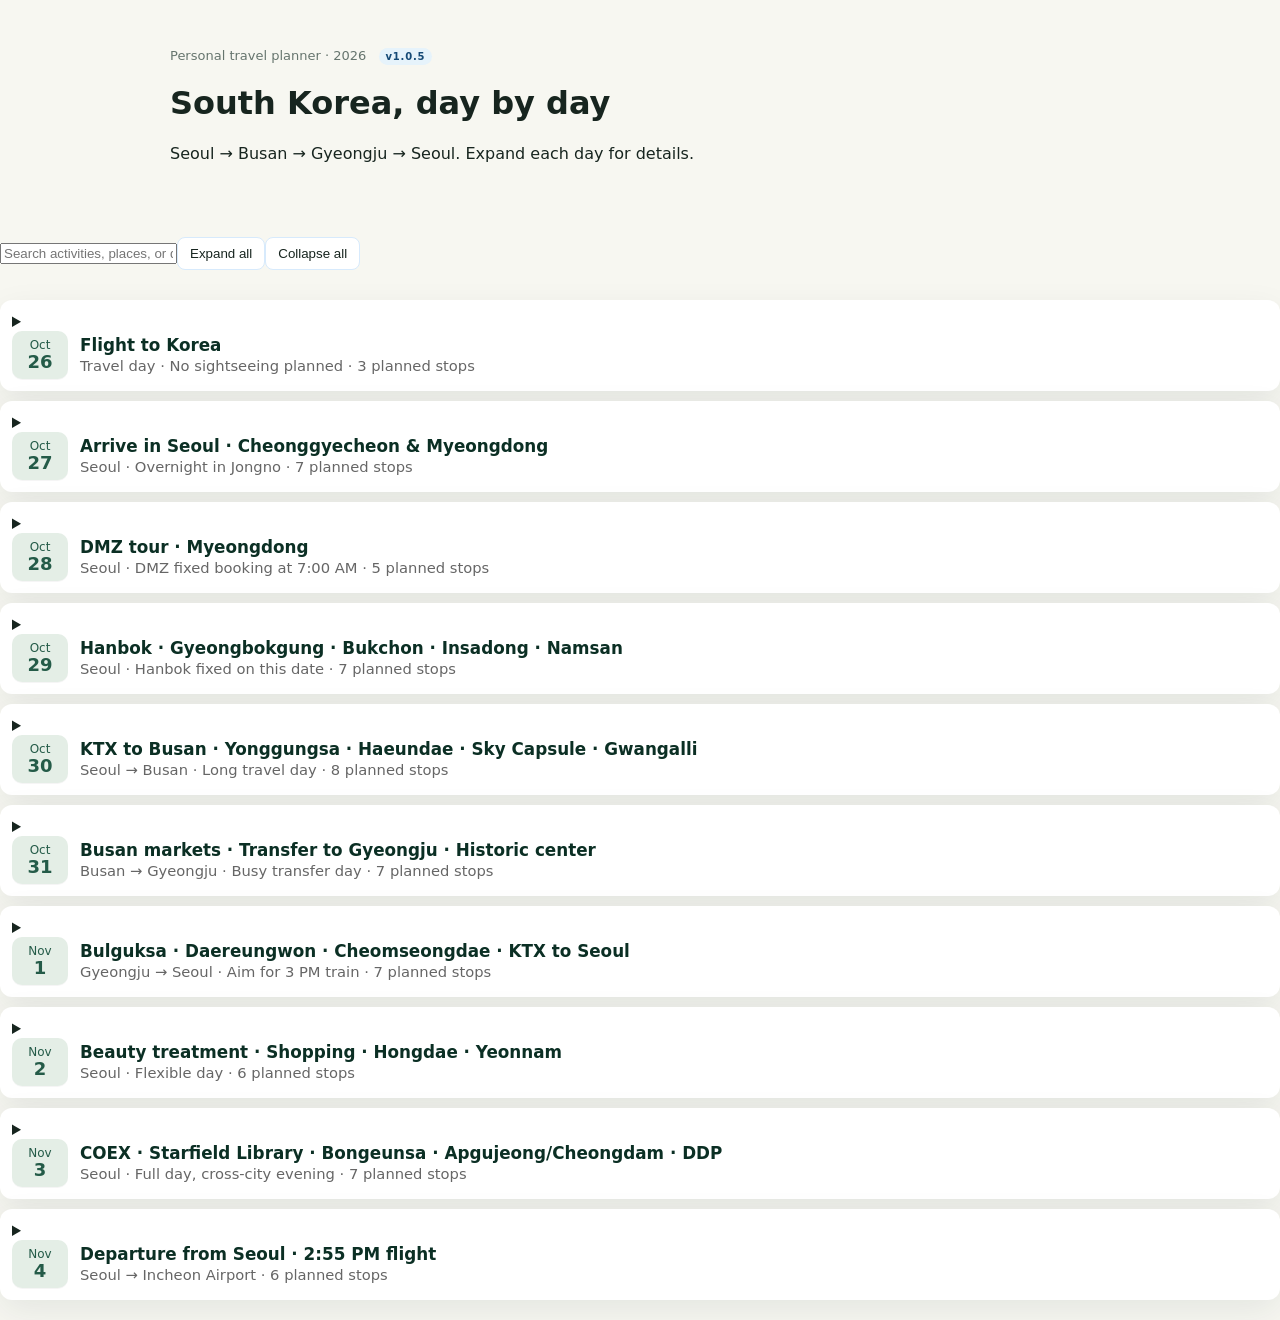
==== index.html @ 332ac0c2 "Bump website version to v1.0.5" ====
<!doctype html>
<html lang="en">
<head>
<meta charset="utf-8"><meta name="viewport" content="width=device-width,initial-scale=1">
<title>South Korea Trip · 26 Oct – 4 Nov 2026</title>
<link rel="stylesheet" href="assets/css/styles.css"></head>
<body>
<header class="hero"><div class="wrap"><div class="eyebrow">Personal travel planner · 2026 <span class="version-badge" style="font-size:10px;font-weight:700;letter-spacing:0.08em;padding:3px 7px;border-radius:999px;background:var(--mint);color:var(--green);margin-left:8px;vertical-align:middle;">v1.0.5</span></div><h1>South Korea, day by day</h1><p>Seoul → Busan → Gyeongju → Seoul. Expand each day for details.</p></div></header>
<div class="toolbar"><div class="tools"><input class="search" id="search" placeholder="Search activities, places, or dates…" aria-label="Search itinerary"><button class="btn" id="expand">Expand all</button><button class="btn" id="collapse">Collapse all</button></div></div>
<main><div class="itinerary" id="days"></div></main>
<script src="assets/js/itinerary-data.js" defer></script>
<script src="assets/js/app.js" defer></script></body></html>
---- assets/css/styles.css ----
:root{
  --ink:#17251f;
  --muted:#66756e;
  --paper:#f7f7f1;
  --card:#fff;
  --green:#164a76; /* primary accent (kept name for compatibility) */
  --mint:#e6f3fb;  /* light blue accent */
  --line:#d7eafc;
  --orange:#d97845;
  --shadow:0 12px 35px rgba(9,34,53,0.08);
}
*{box-sizing:border-box}
body{margin:0;background:var(--paper);color:var(--ink);font-family:Inter,system-ui,-apple-system,"Segoe UI",Roboto,"Helvetica Neue",Arial,'Noto Sans',"Apple Color Emoji","Segoe UI Emoji","Segoe UI Symbol"}
.wrap{max-width:980px;margin:0 auto;padding:20px}
.header,header.hero{padding:28px 0}
.eyebrow{color:var(--muted);font-size:13px}
.version-badge{font-size:10px;font-weight:700;letter-spacing:0.08em;padding:3px 7px;border-radius:999px;background:var(--mint);color:var(--green);margin-left:8px;vertical-align:middle}
.toolbar{background:transparent;padding:10px 0}
.btn{border:1px solid var(--line);background:var(--card);padding:8px 12px;border-radius:8px;color:var(--ink);cursor:pointer}
.btn.primary{background:linear-gradient(180deg,var(--mint),#dff6ff);border-color:var(--line);color:var(--green)}
.itinerary{padding:10px 0}
.day{border-radius:12px;background:var(--card);margin:10px 0;padding:12px;box-shadow:var(--shadow)}
.day summary{cursor:pointer}
.date-badge{background:linear-gradient(180deg,var(--mint),#dff6ff);color:var(--green);border-radius:10px;padding:8px 12px;display:flex;flex-direction:column;align-items:center;justify-content:center;min-width:60px;box-shadow:0 6px 18px rgba(9,34,53,0.06)}
.date-month{font-size:12px;letter-spacing:.08em;font-weight:700;text-transform:uppercase}
.date-day{font-size:20px;font-weight:900;margin-top:4px;line-height:1}
.dayhead h2{margin:0;font-size:1.05rem;color:var(--ink);font-weight:700;overflow:hidden;text-overflow:ellipsis;white-space:nowrap}
.dayhead p{margin:6px 0 0;color:var(--muted);font-size:.92rem}
.timeline{margin-top:12px}
.activity{display:flex;gap:12px;padding:10px 0;border-top:1px solid var(--line)}
.activity:first-child{border-top:0}
.activity .time{width:90px;color:var(--muted);font-size:0.95rem}
.activity h3{margin:0;font-size:1rem}
.activity p{margin:6px 0 0;color:var(--muted)}
.meta{margin-top:8px}
.maplink,.naverlink,.tourlink{display:inline-block;margin-right:8px;padding:6px 8px;border-radius:8px;background:transparent;border:1px solid var(--line);color:var(--ink);text-decoration:none}
.maplink{background:linear-gradient(180deg,var(--mint),#eaf8ff);border-color:var(--line);color:var(--green)}
.naverlink{background:linear-gradient(180deg,#e9f7ff,#e0f1ff);border-color:var(--line);color:#0b5aa4}
.tourlink{background:linear-gradient(180deg,#fff7e6,#fff3dc);border-color:var(--line);color:var(--orange)}
@media (max-width:640px){.activity{flex-direction:column}.activity .time{width:auto}}
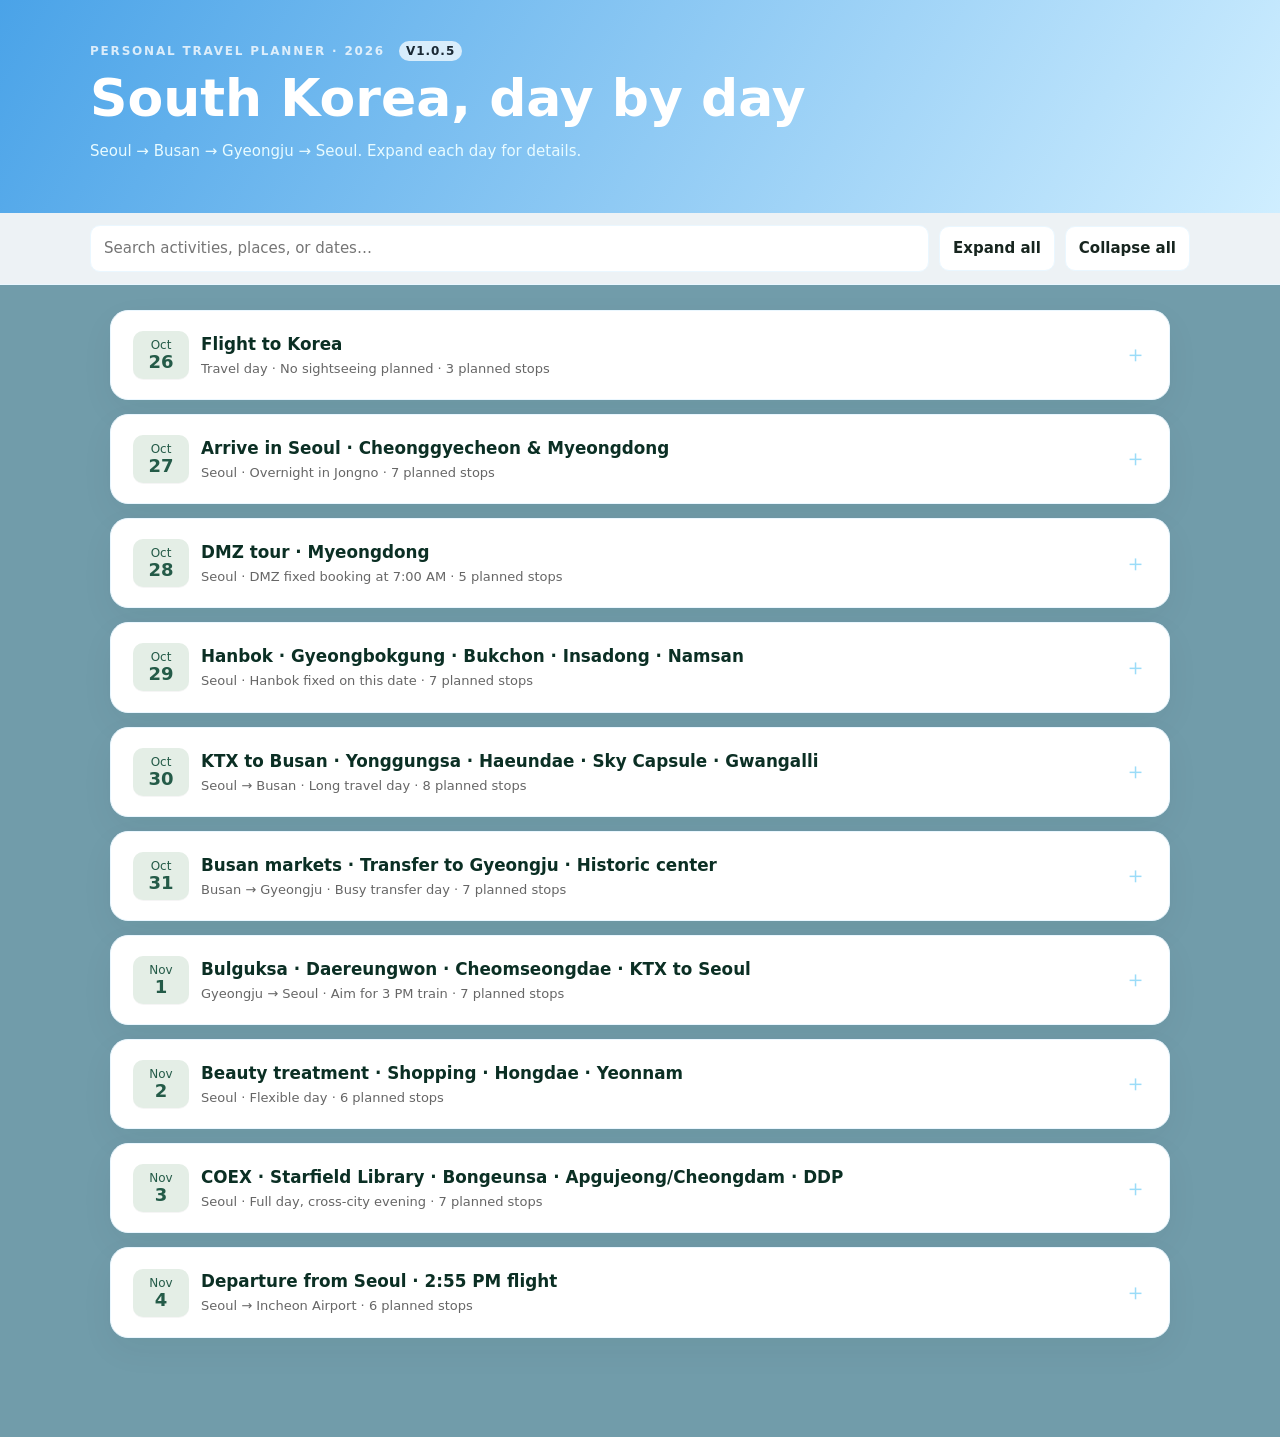
==== commit 49f767c4: "Set version badge text to black and increase its size" ====
--- a/index.html
+++ b/index.html
@@ -5,8 +5,8 @@
 <title>South Korea Trip · 26 Oct – 4 Nov 2026</title>
 <link rel="stylesheet" href="assets/css/styles.css"></head>
 <body>
-<header class="hero"><div class="wrap"><div class="eyebrow">Personal travel planner · 2026 <span class="version-badge" style="font-size:10px;font-weight:700;letter-spacing:0.08em;padding:3px 7px;border-radius:999px;background:var(--mint);color:var(--green);margin-left:8px;vertical-align:middle;">v1.0.5</span></div><h1>South Korea, day by day</h1><p>Seoul → Busan → Gyeongju → Seoul. Expand each day for details.</p></div></header>
+<header class="hero"><div class="wrap"><div class="eyebrow">Personal travel planner · 2026 <span class="version-badge" style="font-size:12px;font-weight:700;letter-spacing:0.08em;padding:3px 7px;border-radius:999px;background:var(--mint);color:#000;margin-left:8px;vertical-align:middle;">v1.0.5</span></div><h1>South Korea, day by day</h1><p>Seoul → Busan → Gyeongju → Seoul. Expand each day for details.</p></div></header>
 <div class="toolbar"><div class="tools"><input class="search" id="search" placeholder="Search activities, places, or dates…" aria-label="Search itinerary"><button class="btn" id="expand">Expand all</button><button class="btn" id="collapse">Collapse all</button></div></div>
 <main><div class="itinerary" id="days"></div></main>
 <script src="assets/js/itinerary-data.js" defer></script>
-<script src="assets/js/app.js" defer></script></body></html>
+<script src="assets/js/app.js" defer></script></body></html>
--- a/assets/css/styles.css
+++ b/assets/css/styles.css
@@ -1,40 +1,315 @@
 :root{
-  --ink:#17251f;
-  --muted:#66756e;
-  --paper:#f7f7f1;
-  --card:#fff;
-  --green:#164a76; /* primary accent (kept name for compatibility) */
-  --mint:#e6f3fb;  /* light blue accent */
-  --line:#d7eafc;
-  --orange:#d97845;
-  --shadow:0 12px 35px rgba(9,34,53,0.08);
-}
-*{box-sizing:border-box}
-body{margin:0;background:var(--paper);color:var(--ink);font-family:Inter,system-ui,-apple-system,"Segoe UI",Roboto,"Helvetica Neue",Arial,'Noto Sans',"Apple Color Emoji","Segoe UI Emoji","Segoe UI Symbol"}
-.wrap{max-width:980px;margin:0 auto;padding:20px}
-.header,header.hero{padding:28px 0}
-.eyebrow{color:var(--muted);font-size:13px}
-.version-badge{font-size:10px;font-weight:700;letter-spacing:0.08em;padding:3px 7px;border-radius:999px;background:var(--mint);color:var(--green);margin-left:8px;vertical-align:middle}
-.toolbar{background:transparent;padding:10px 0}
-.btn{border:1px solid var(--line);background:var(--card);padding:8px 12px;border-radius:8px;color:var(--ink);cursor:pointer}
-.btn.primary{background:linear-gradient(180deg,var(--mint),#dff6ff);border-color:var(--line);color:var(--green)}
-.itinerary{padding:10px 0}
-.day{border-radius:12px;background:var(--card);margin:10px 0;padding:12px;box-shadow:var(--shadow)}
-.day summary{cursor:pointer}
-.date-badge{background:linear-gradient(180deg,var(--mint),#dff6ff);color:var(--green);border-radius:10px;padding:8px 12px;display:flex;flex-direction:column;align-items:center;justify-content:center;min-width:60px;box-shadow:0 6px 18px rgba(9,34,53,0.06)}
-.date-month{font-size:12px;letter-spacing:.08em;font-weight:700;text-transform:uppercase}
-.date-day{font-size:20px;font-weight:900;margin-top:4px;line-height:1}
-.dayhead h2{margin:0;font-size:1.05rem;color:var(--ink);font-weight:700;overflow:hidden;text-overflow:ellipsis;white-space:nowrap}
-.dayhead p{margin:6px 0 0;color:var(--muted);font-size:.92rem}
-.timeline{margin-top:12px}
-.activity{display:flex;gap:12px;padding:10px 0;border-top:1px solid var(--line)}
-.activity:first-child{border-top:0}
-.activity .time{width:90px;color:var(--muted);font-size:0.95rem}
-.activity h3{margin:0;font-size:1rem}
-.activity p{margin:6px 0 0;color:var(--muted)}
-.meta{margin-top:8px}
-.maplink,.naverlink,.tourlink{display:inline-block;margin-right:8px;padding:6px 8px;border-radius:8px;background:transparent;border:1px solid var(--line);color:var(--ink);text-decoration:none}
-.maplink{background:linear-gradient(180deg,var(--mint),#eaf8ff);border-color:var(--line);color:var(--green)}
-.naverlink{background:linear-gradient(180deg,#e9f7ff,#e0f1ff);border-color:var(--line);color:#0b5aa4}
-.tourlink{background:linear-gradient(180deg,#fff7e6,#fff3dc);border-color:var(--line);color:var(--orange)}
-@media (max-width:640px){.activity{flex-direction:column}.activity .time{width:auto}}
+    --ink:#17251f;
+    --muted:#66756e;
+    --paper:#719CAA; /* page background set to requested color */
+    --card:#ffffff;
+    --green:#9bdcf8; /* lighter blue accent */
+    --mint:#f4fbff;  /* very light blue tints for backgrounds */
+    --line:#eaf7ff;  /* pale blue lines */
+    --orange:#d97845;
+    --shadow:0 12px 35px #14251b0c
+}
+*{
+    box-sizing:border-box
+}
+body{
+    margin:0;
+    background:var(--paper);
+    color:var(--ink);
+    font:15px/1.55 system-ui,-apple-system,Segoe UI,Roboto,sans-serif
+}
+a{
+    color:var(--green);
+    font-weight:650;
+    text-decoration:none
+}
+a:hover{
+    text-decoration:underline
+}
+.hero{
+    /* lighter blue hero gradient */
+    background:linear-gradient(120deg,#4aa3e8,#cfeeff);
+    color:white;
+    padding:42px 20px 34px
+}
+.wrap{
+    max-width:1100px;
+    margin:auto
+}
+.eyebrow{
+    text-transform:uppercase;
+    letter-spacing:.15em;
+    font-size:12px;
+    font-weight:750;
+    opacity:.78
+}
+.hero h1{
+    font-size:clamp(30px,5vw,52px);
+    line-height:1.05;
+    margin:10px 0
+}
+.hero p{
+    max-width:720px;
+    color:#e8fbff
+}
+.stats{
+    display:flex;
+    gap:10px;
+    flex-wrap:wrap;
+    margin-top:22px
+}
+.stat{
+    border:1px solid #ffffff40;
+    background:#ffffff12;
+    padding:10px 14px;
+    border-radius:13px;
+    font-size:13px
+}
+.toolbar{
+    position:sticky;
+    top:0;
+    z-index:5;
+    background:#f7f9fbed;
+    backdrop-filter:blur(12px);
+    border-bottom:1px solid var(--line);
+    padding:12px 20px
+}
+.tools{
+    max-width:1100px;
+    margin:auto;
+    display:flex;
+    gap:10px;
+    align-items:center;
+    flex-wrap:wrap
+}
+.search{
+    flex:1;
+    min-width:180px;
+    border:1px solid var(--line);
+    border-radius:10px;
+    padding:11px 13px;
+    background:white;
+    font:inherit
+}
+.btn{
+    border:1px solid var(--line);
+    background:white;
+    color:var(--ink);
+    border-radius:10px;
+    padding:10px 13px;
+    font:inherit;
+    font-weight:700;
+    cursor:pointer
+}
+.btn.primary{
+    background:var(--green);
+    color:white;
+    border-color:var(--green)
+}
+main{
+    max-width:1100px;
+    margin:25px auto;
+    padding:0 20px 60px
+}
+.notice{
+    background:#fff6e9;
+    border:1px solid #f0dfc5;
+    padding:14px 16px;
+    border-radius:14px;
+    margin:0 0 20px;
+    color:#674b2d
+}
+.day{
+    background:var(--card);
+    border:1px solid var(--line);
+    border-radius:18px;
+    margin:14px 0;
+    box-shadow:var(--shadow);
+    overflow:hidden
+}
+.day summary{
+    list-style:none;
+    cursor:pointer;
+    padding:20px 22px;
+    display:flex;
+    align-items:center;
+    gap:15px
+}
+.day summary::-webkit-details-marker{
+    display:none
+}
+.day summary:after{
+    content:'＋';
+    margin-left:auto;
+    color:var(--green);
+    font-size:23px;
+    font-weight:400
+}
+.day[open] summary:after{
+    content:'−'
+}
+.daynum{
+    display:grid;
+    place-items:center;
+    width:54px;
+    height:54px;
+    flex-shrink:0;
+    /* date boxes set to requested color */
+    background:#719CAA;
+    color:var(--green);
+    border-radius:14px;
+    font-weight:850
+}
+.dayhead{
+    min-width:0
+}
+.dayhead h2{
+    font-size:19px;
+    margin:0 0 3px
+}
+.dayhead p{
+    margin:0;
+    color:var(--muted);
+    font-size:13px
+}
+.daybody{
+    padding:0 22px 22px
+}
+.dayactions{
+    display:flex;
+    gap:9px;
+    flex-wrap:wrap;
+    margin:0 0 18px
+}
+.route{
+    background:#f7fbff;
+    border-radius:12px;
+    padding:13px 15px;
+    margin-bottom:18px;
+    font-size:13px;
+    color:#2b6b87
+}
+.timeline{
+    position:relative;
+    display:grid;
+    gap:12px
+}
+.activity{
+    display:grid;
+    grid-template-columns:115px 1fr;
+    gap:15px;
+    border-top:1px solid var(--line);
+    padding:16px 0
+}
+.time{
+    font-weight:800;
+    color:var(--green);
+    font-size:13px;
+    padding-top:2px
+}
+.activity h3{
+    font-size:16px;
+    margin:0 0 5px
+}
+.activity p{
+    margin:4px 0;
+    color:var(--muted);
+    font-size:14px
+}
+.meta{
+    display:flex;
+    flex-wrap:wrap;
+    gap:12px;
+    margin-top:10px;
+    font-size:13px
+}
+.price{
+    width:105px;
+    border:1px solid var(--line);
+    border-radius:8px;
+    padding:6px 8px;
+    font:inherit;
+    font-size:13px
+}
+.done{
+    display:flex;
+    gap:8px;
+    align-items:center;
+    font-size:13px;
+    color:var(--muted)
+}
+.done input{
+    accent-color:var(--green);
+    width:17px;
+    height:17px
+}
+.maplink{
+    display:inline-flex;
+    align-items:center;
+    gap:5px
+}
+.foot{
+    color:var(--muted);
+    font-size:12px;
+    margin-top:25px
+}
+.empty{
+    padding:25px;
+    background:white;
+    border-radius:12px;
+    color:var(--muted);
+    display:none
+}
+.totals{
+    display:flex;
+    justify-content:space-between;
+    align-items:center;
+    gap:15px;
+    background:var(--mint);
+    padding:12px 15px;
+    border-radius:12px;
+    margin:15px 0
+}
+.totalval{
+    font-weight:850;
+    color:var(--green)
+}
+@media(max-width:600px){
+    .hero{
+        padding:30px 18px
+    }
+    .toolbar{
+        padding:10px
+    }
+    .tools{
+        gap:7px
+    }
+    main{
+        padding:0 12px 40px
+    }
+    .day summary{
+        padding:15px;
+        gap:11px
+    }
+    .daynum{
+        width:45px;
+        height:45px
+    }
+    .dayhead h2{
+        font-size:16px
+    }
+    .daybody{
+        padding:0 15px 17px
+    }
+    .activity{
+        grid-template-columns:1fr;
+        gap:5px;
+        padding:13px 0
+    }
+    .time{
+        font-size:12px
+    }
+    .price{
+        width:92px
+    }
+}
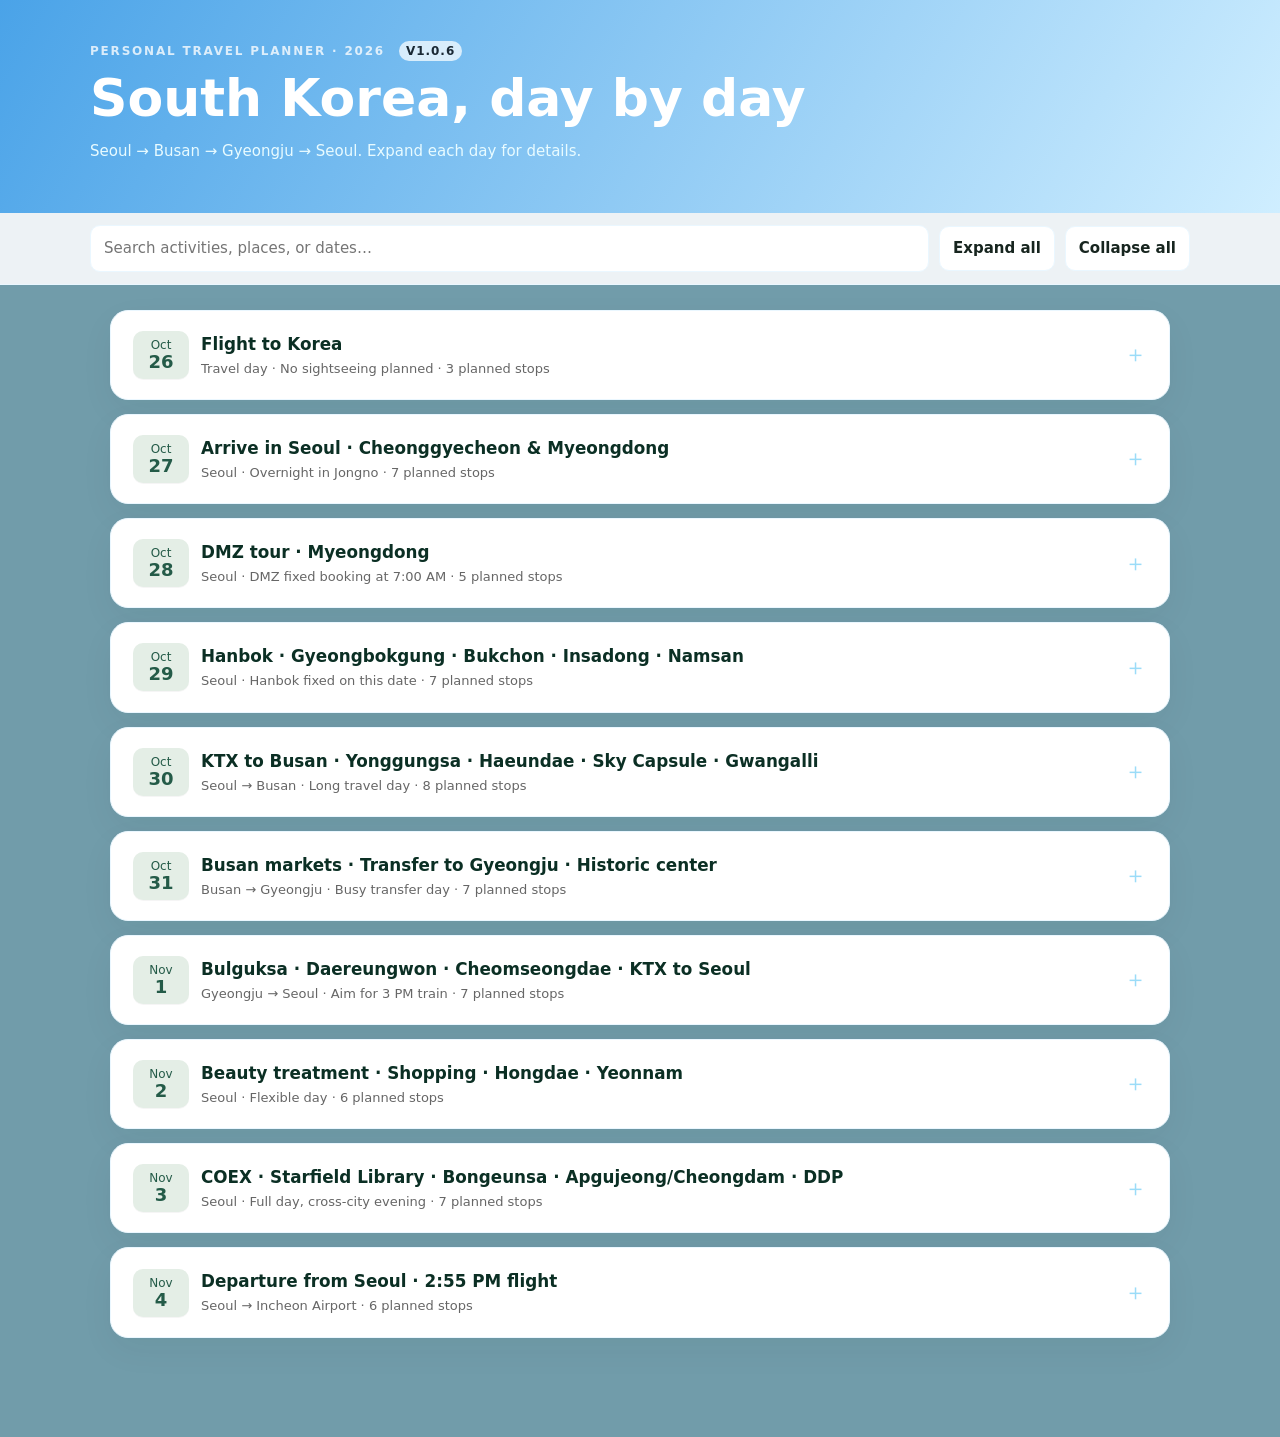
==== commit b973ff6e: "Bump version badge to v1.0.6" ====
--- a/index.html
+++ b/index.html
@@ -5,7 +5,7 @@
 <title>South Korea Trip · 26 Oct – 4 Nov 2026</title>
 <link rel="stylesheet" href="assets/css/styles.css"></head>
 <body>
-<header class="hero"><div class="wrap"><div class="eyebrow">Personal travel planner · 2026 <span class="version-badge" style="font-size:12px;font-weight:700;letter-spacing:0.08em;padding:3px 7px;border-radius:999px;background:var(--mint);color:#000;margin-left:8px;vertical-align:middle;">v1.0.5</span></div><h1>South Korea, day by day</h1><p>Seoul → Busan → Gyeongju → Seoul. Expand each day for details.</p></div></header>
+<header class="hero"><div class="wrap"><div class="eyebrow">Personal travel planner · 2026 <span class="version-badge" style="font-size:12px;font-weight:700;letter-spacing:0.08em;padding:3px 7px;border-radius:999px;background:var(--mint);color:#000;margin-left:8px;vertical-align:middle;">v1.0.6</span></div><h1>South Korea, day by day</h1><p>Seoul → Busan → Gyeongju → Seoul. Expand each day for details.</p></div></header>
 <div class="toolbar"><div class="tools"><input class="search" id="search" placeholder="Search activities, places, or dates…" aria-label="Search itinerary"><button class="btn" id="expand">Expand all</button><button class="btn" id="collapse">Collapse all</button></div></div>
 <main><div class="itinerary" id="days"></div></main>
 <script src="assets/js/itinerary-data.js" defer></script>
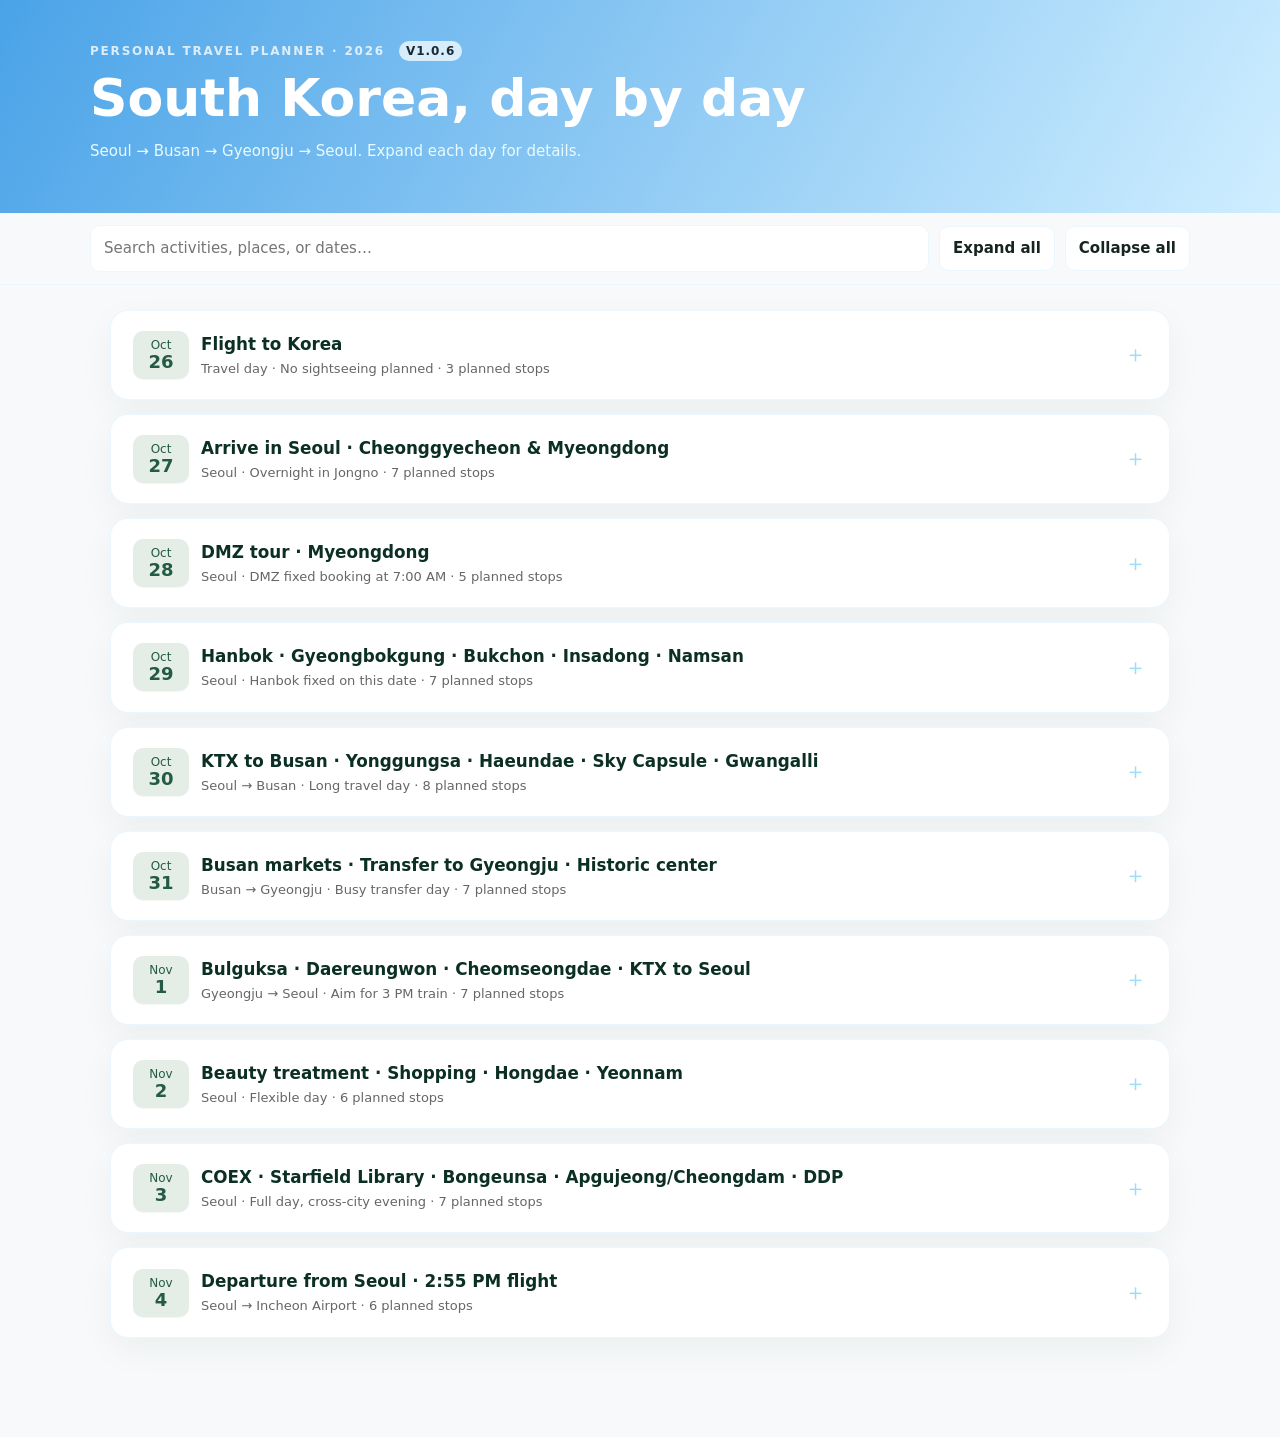
==== commit c015f937: "Format HTML structure and improve readability" ====
--- a/index.html
+++ b/index.html
@@ -1,12 +1,49 @@
 <!doctype html>
 <html lang="en">
-<head>
-<meta charset="utf-8"><meta name="viewport" content="width=device-width,initial-scale=1">
-<title>South Korea Trip · 26 Oct – 4 Nov 2026</title>
-<link rel="stylesheet" href="assets/css/styles.css"></head>
-<body>
-<header class="hero"><div class="wrap"><div class="eyebrow">Personal travel planner · 2026 <span class="version-badge" style="font-size:12px;font-weight:700;letter-spacing:0.08em;padding:3px 7px;border-radius:999px;background:var(--mint);color:#000;margin-left:8px;vertical-align:middle;">v1.0.6</span></div><h1>South Korea, day by day</h1><p>Seoul → Busan → Gyeongju → Seoul. Expand each day for details.</p></div></header>
-<div class="toolbar"><div class="tools"><input class="search" id="search" placeholder="Search activities, places, or dates…" aria-label="Search itinerary"><button class="btn" id="expand">Expand all</button><button class="btn" id="collapse">Collapse all</button></div></div>
-<main><div class="itinerary" id="days"></div></main>
-<script src="assets/js/itinerary-data.js" defer></script>
-<script src="assets/js/app.js" defer></script></body></html>+    <head>
+        <meta charset="utf-8" />
+        <meta name="viewport" content="width=device-width,initial-scale=1" />
+        <title>South Korea Trip · 26 Oct – 4 Nov 2026</title>
+        <link rel="stylesheet" href="assets/css/styles.css" />
+    </head>
+    <body>
+        <header class="hero">
+            <div class="wrap">
+                <div class="eyebrow">
+                    Personal travel planner · 2026
+                    <span
+                        class="version-badge"
+                        style="
+                            font-size: 12px;
+                            font-weight: 700;
+                            letter-spacing: 0.08em;
+                            padding: 3px 7px;
+                            border-radius: 999px;
+                            background: var(--mint);
+                            color: #000;
+                            margin-left: 8px;
+                            vertical-align: middle;
+                        "
+                        >v1.0.6</span
+                    >
+                </div>
+                <h1>South Korea, day by day</h1>
+                <p>Seoul → Busan → Gyeongju → Seoul. Expand each day for details.</p>
+            </div>
+        </header>
+        <div class="toolbar">
+            <div class="tools">
+                <input
+                    class="search"
+                    id="search"
+                    placeholder="Search activities, places, or dates…"
+                    aria-label="Search itinerary"
+                /><button class="btn" id="expand">Expand all</button
+                ><button class="btn" id="collapse">Collapse all</button>
+            </div>
+        </div>
+        <main><div class="itinerary" id="days"></div></main>
+        <script src="assets/js/itinerary-data.js" defer></script>
+        <script src="assets/js/app.js" defer></script>
+    </body>
+</html>
--- a/assets/css/styles.css
+++ b/assets/css/styles.css
@@ -1,7 +1,7 @@
 :root{
     --ink:#17251f;
     --muted:#66756e;
-    --paper:#719CAA; /* page background set to requested color */
+    --paper:#f7f9fb;
     --card:#ffffff;
     --green:#9bdcf8; /* lighter blue accent */
     --mint:#f4fbff;  /* very light blue tints for backgrounds */
@@ -154,8 +154,7 @@
     width:54px;
     height:54px;
     flex-shrink:0;
-    /* date boxes set to requested color */
-    background:#719CAA;
+    background:#eaf9ff;
     color:var(--green);
     border-radius:14px;
     font-weight:850
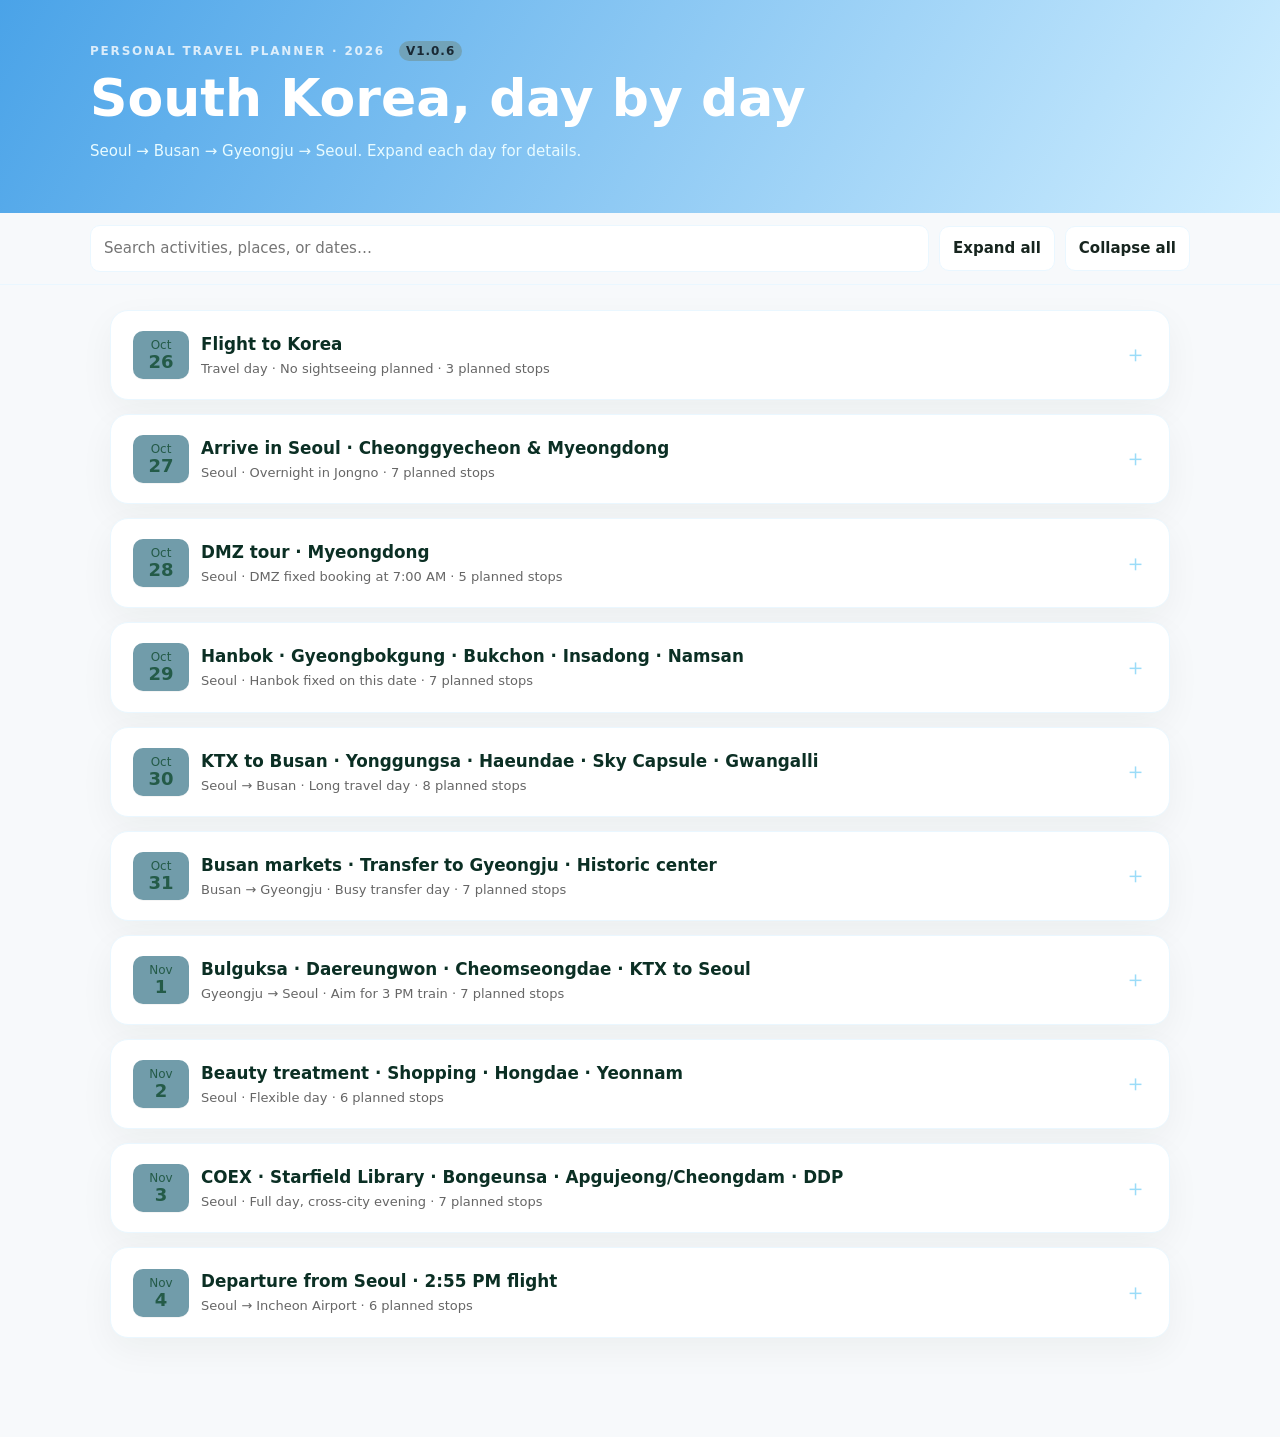
==== commit 45764578: "Change background color variable in index.html" ====
--- a/index.html
+++ b/index.html
@@ -19,7 +19,7 @@
                             letter-spacing: 0.08em;
                             padding: 3px 7px;
                             border-radius: 999px;
-                            background: var(--mint);
+                            background: var(--main-color);
                             color: #000;
                             margin-left: 8px;
                             vertical-align: middle;
--- a/assets/css/styles.css
+++ b/assets/css/styles.css
@@ -1,5 +1,6 @@
 :root{
     --ink:#17251f;
+    --main-color:#719CAA;
     --muted:#66756e;
     --paper:#f7f9fb;
     --card:#ffffff;
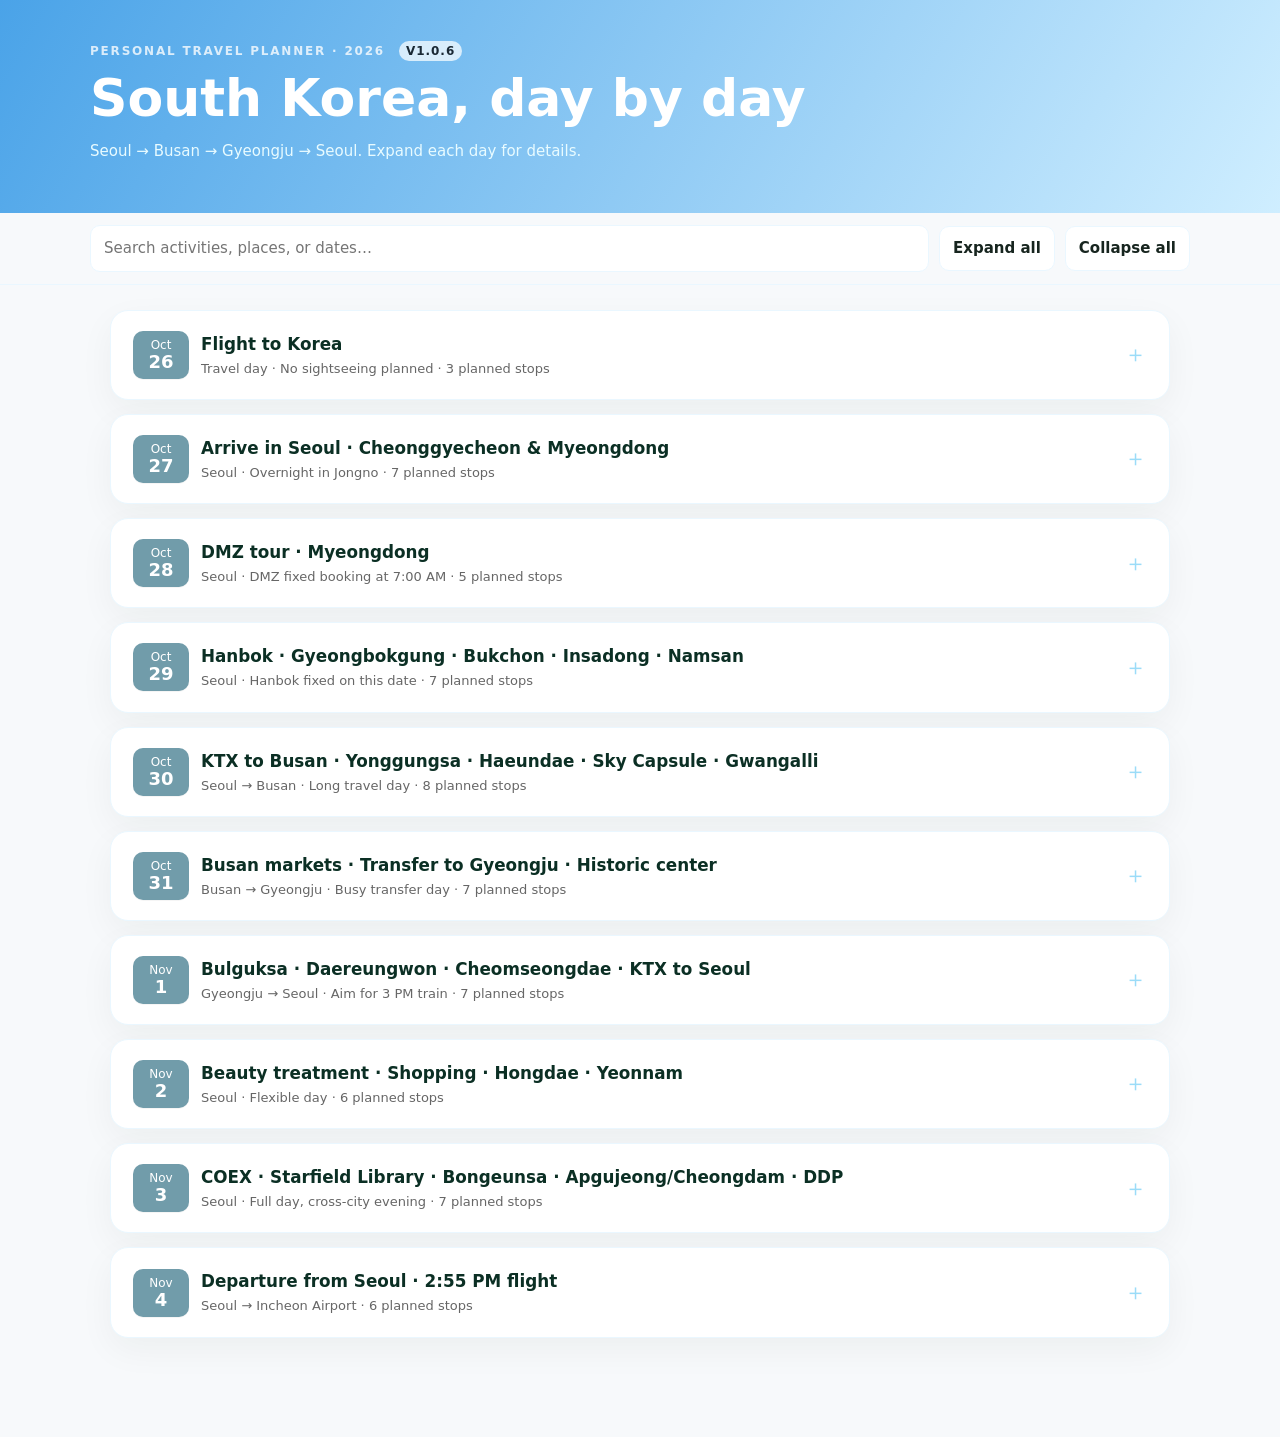
==== commit 86899d85: "Change background color to var(--mint)" ====
--- a/index.html
+++ b/index.html
@@ -19,7 +19,7 @@
                             letter-spacing: 0.08em;
                             padding: 3px 7px;
                             border-radius: 999px;
-                            background: var(--main-color);
+                            background: var(--mint);
                             color: #000;
                             margin-left: 8px;
                             vertical-align: middle;
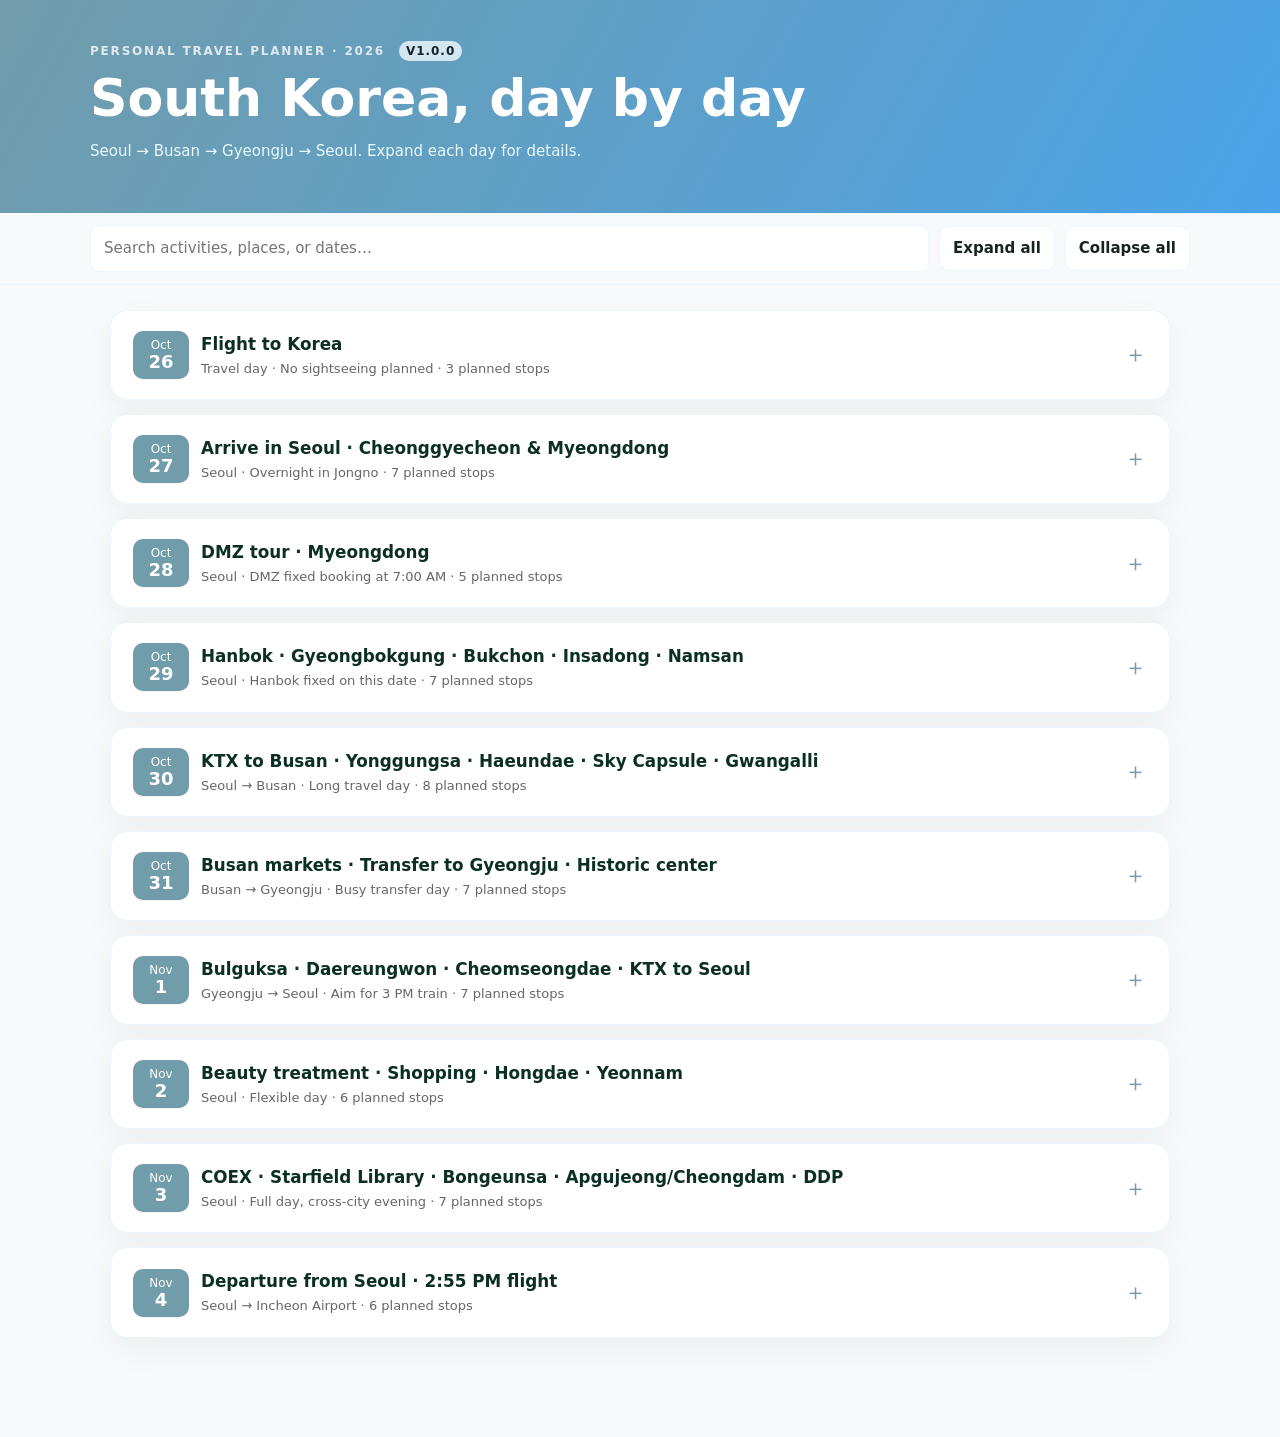
==== commit 225fdd53: "Update version number from v1.0.6 to v1.0.0" ====
--- a/index.html
+++ b/index.html
@@ -24,7 +24,7 @@
                             margin-left: 8px;
                             vertical-align: middle;
                         "
-                        >v1.0.6</span
+                        >v1.0.0</span
                     >
                 </div>
                 <h1>South Korea, day by day</h1>
--- a/assets/css/styles.css
+++ b/assets/css/styles.css
@@ -4,7 +4,6 @@
     --muted:#66756e;
     --paper:#f7f9fb;
     --card:#ffffff;
-    --green:#9bdcf8; /* lighter blue accent */
     --mint:#f4fbff;  /* very light blue tints for backgrounds */
     --line:#eaf7ff;  /* pale blue lines */
     --orange:#d97845;
@@ -20,7 +19,7 @@
     font:15px/1.55 system-ui,-apple-system,Segoe UI,Roboto,sans-serif
 }
 a{
-    color:var(--green);
+    color:var(--main-color);
     font-weight:650;
     text-decoration:none
 }
@@ -29,7 +28,7 @@
 }
 .hero{
     /* lighter blue hero gradient */
-    background:linear-gradient(120deg,#4aa3e8,#cfeeff);
+    background:linear-gradient(120deg,var(--main-color),#4aa3e8);
     color:white;
     padding:42px 20px 34px
 }
@@ -103,9 +102,9 @@
     cursor:pointer
 }
 .btn.primary{
-    background:var(--green);
+    background:var(--main-color);
     color:white;
-    border-color:var(--green)
+    border-color:var(--main-color);
 }
 main{
     max-width:1100px;
@@ -142,7 +141,7 @@
 .day summary:after{
     content:'＋';
     margin-left:auto;
-    color:var(--green);
+    color:var(--main-color);
     font-size:23px;
     font-weight:400
 }
@@ -156,7 +155,7 @@
     height:54px;
     flex-shrink:0;
     background:#eaf9ff;
-    color:var(--green);
+    color:var(--main-color);
     border-radius:14px;
     font-weight:850
 }
@@ -203,7 +202,7 @@
 }
 .time{
     font-weight:800;
-    color:var(--green);
+    color:var(--main-color);
     font-size:13px;
     padding-top:2px
 }
@@ -239,7 +238,7 @@
     color:var(--muted)
 }
 .done input{
-    accent-color:var(--green);
+    accent-color:var(--main-color);
     width:17px;
     height:17px
 }
@@ -272,7 +271,7 @@
 }
 .totalval{
     font-weight:850;
-    color:var(--green)
+    color:var(--main-color)
 }
 @media(max-width:600px){
     .hero{
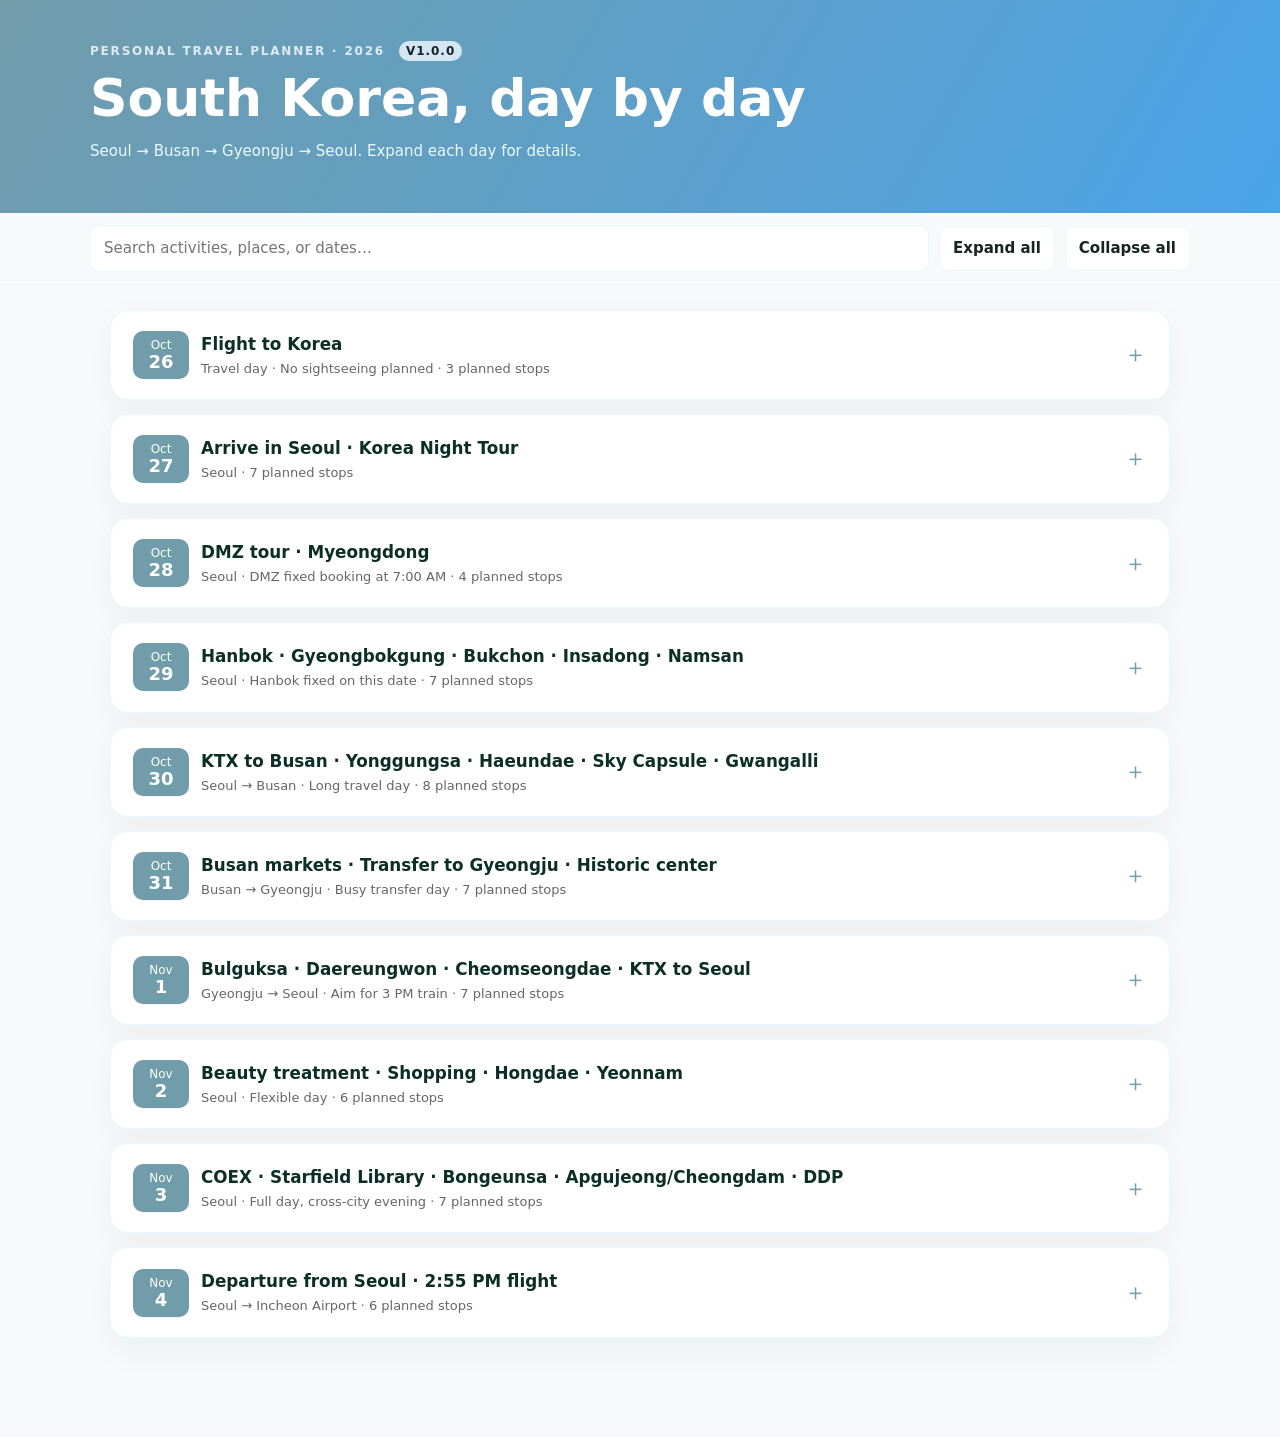
==== commit 5a9b2c6b: "More changes" ====
--- a/index.html
+++ b/index.html
@@ -43,6 +43,7 @@
             </div>
         </div>
         <main><div class="itinerary" id="days"></div></main>
+        <script src="assets/js/locations.js" defer></script>
         <script src="assets/js/itinerary-data.js" defer></script>
         <script src="assets/js/app.js" defer></script>
     </body>
